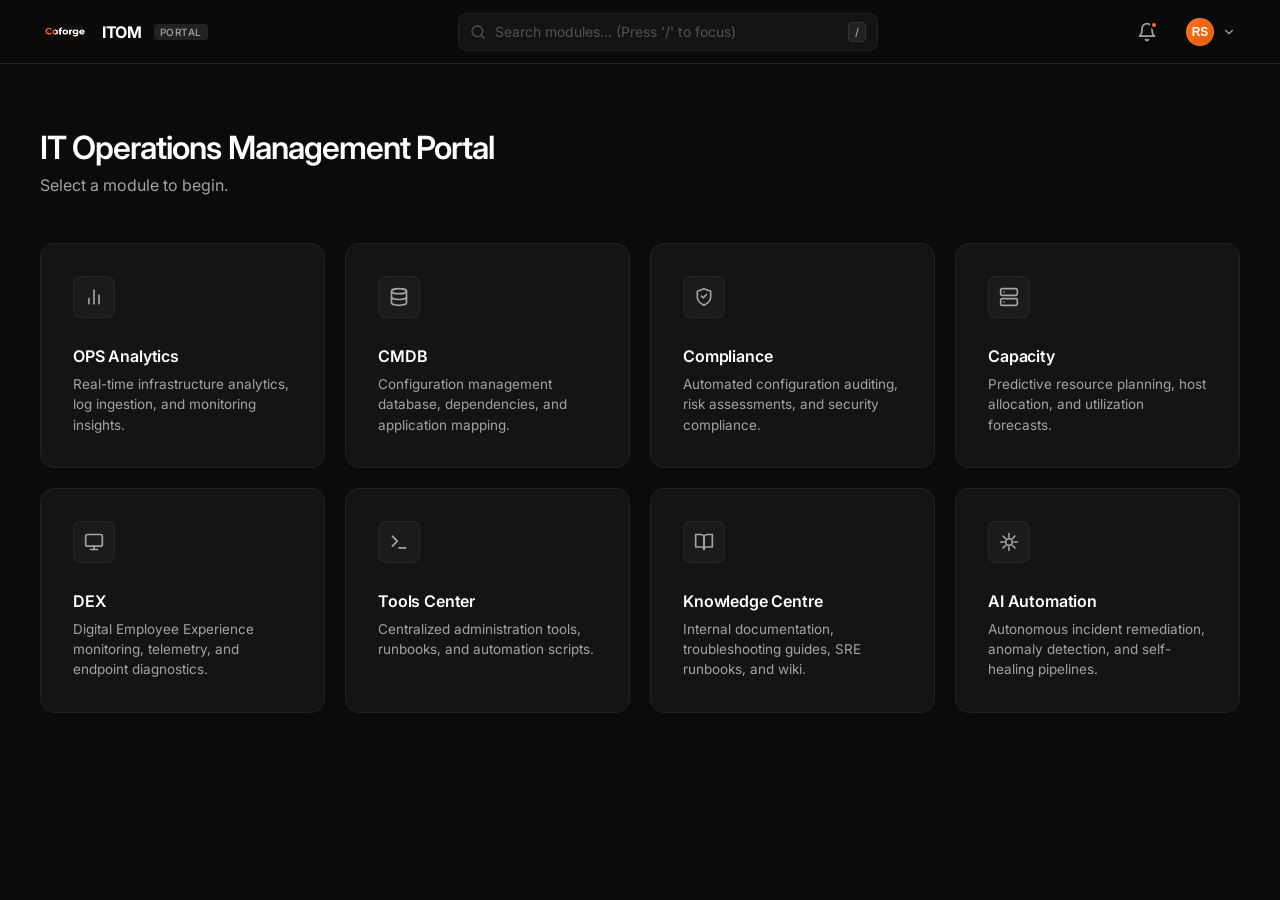
==== index.html @ fa37b5ab "feat(itom): release enterprise multi-domain portal v1.0.0 with full pagination and verified telemetr" ====
<!DOCTYPE html>
<html lang="en">
<head>
  <meta charset="UTF-8">
  <meta name="viewport" content="width=device-width, initial-scale=1.0">
  <meta name="description" content="Enterprise application launcher for the IT Operations Management (ITOM) Portal. Access analytics, CMDB, compliance, and systems management tools.">
  <title>IT Operations Management Portal</title>
  <!-- Google Fonts - Inter -->
  <link rel="preconnect" href="https://fonts.googleapis.com">
  <link rel="preconnect" href="https://fonts.gstatic.com" crossorigin>
  <link href="https://fonts.googleapis.com/css2?family=Inter:wght@300;400;500;600;700&display=swap" rel="stylesheet">
  <!-- Vanilla CSS Stylesheet -->
  <link rel="stylesheet" href="style.css?v=1.3">
</head>
<body>

  <!-- Top Navigation Bar -->
  <header class="top-nav">
    <div class="nav-container">
      <!-- Left: Logo and Brand -->
      <a href="#" class="logo-area" id="brandLogo">
        <img src="logo.png" class="logo-img" alt="ITOM Logo">
        <span class="logo-text">ITOM</span>
        <span class="logo-tag">Portal</span>
      </a>

      <!-- Center: Search Bar -->
      <div class="search-container">
        <div class="search-input-wrapper">
          <svg class="search-icon" xmlns="http://www.w3.org/2000/svg" viewBox="0 0 24 24" fill="none" stroke="currentColor" stroke-width="2" stroke-linecap="round" stroke-linejoin="round">
            <circle cx="11" cy="11" r="8"></circle>
            <line x1="21" y1="21" x2="16.65" y2="16.65"></line>
          </svg>
          <input type="text" id="searchBar" class="search-input" placeholder="Search modules... (Press '/' to focus)" autocomplete="off">
          <span class="search-shortcut">/</span>
        </div>
      </div>

      <!-- Right: Actions & User Info -->
      <div class="nav-actions">
        <!-- Notification Panel Trigger -->
        <button class="icon-btn" id="notificationsBtn" aria-label="Notifications" aria-haspopup="true">
          <svg xmlns="http://www.w3.org/2000/svg" width="20" height="20" viewBox="0 0 24 24" fill="none" stroke="currentColor" stroke-width="2" stroke-linecap="round" stroke-linejoin="round">
            <path d="M18 8A6 6 0 0 0 6 8c0 7-3 9-3 9h18s-3-2-3-9"></path>
            <path d="M13.73 21a2 2 0 0 1-3.46 0"></path>
          </svg>
          <span class="notification-dot"></span>
        </button>

        <!-- Notification Panel Dropdown -->
        <div class="notifications-panel" id="notificationsDropdown">
          <div class="notifications-header">
            <h3>Notifications</h3>
            <button class="mark-read-btn" id="markReadBtn">Mark all read</button>
          </div>
          <div class="notification-list">
            <div class="notification-item unread">
              <div class="notification-icon-wrapper">
                <svg xmlns="http://www.w3.org/2000/svg" width="16" height="16" viewBox="0 0 24 24" fill="none" stroke="currentColor" stroke-width="2" stroke-linecap="round" stroke-linejoin="round">
                  <path d="M10.29 3.86L1.82 18a2 2 0 0 0 1.71 3h16.94a2 2 0 0 0 1.71-3L13.71 3.86a2 2 0 0 0-3.42 0z"></path>
                  <line x1="12" y1="9" x2="12" y2="13"></line>
                  <line x1="12" y1="17" x2="12.01" y2="17"></line>
                </svg>
              </div>
              <div class="notification-content">
                <div class="notification-title">CMDB Sync Completed</div>
                <div class="notification-desc">Auto-discovery updated 247 assets. 3 new anomalies detected.</div>
                <div class="notification-time">10 minutes ago</div>
              </div>
            </div>
            <div class="notification-item unread">
              <div class="notification-icon-wrapper">
                <svg xmlns="http://www.w3.org/2000/svg" width="16" height="16" viewBox="0 0 24 24" fill="none" stroke="currentColor" stroke-width="2" stroke-linecap="round" stroke-linejoin="round">
                  <circle cx="12" cy="12" r="10"></circle>
                  <line x1="12" y1="8" x2="12" y2="12"></line>
                  <line x1="12" y1="16" x2="12.01" y2="16"></line>
                </svg>
              </div>
              <div class="notification-content">
                <div class="notification-title">Compliance Alert</div>
                <div class="notification-desc">AWS EU-West cluster drifted from ISO 27001 standard.</div>
                <div class="notification-time">2 hours ago</div>
              </div>
            </div>
            <div class="notification-item">
              <div class="notification-icon-wrapper">
                <svg xmlns="http://www.w3.org/2000/svg" width="16" height="16" viewBox="0 0 24 24" fill="none" stroke="currentColor" stroke-width="2" stroke-linecap="round" stroke-linejoin="round">
                  <path d="M22 11.08V12a10 10 0 1 1-5.93-9.14"></path>
                  <polyline points="22 4 12 14.01 9 11.01"></polyline>
                </svg>
              </div>
              <div class="notification-content">
                <div class="notification-title">DEX Client Update</div>
                <div class="notification-desc">Version 4.2.1-stable deployed to 98% of endpoints.</div>
                <div class="notification-time">1 day ago</div>
              </div>
            </div>
          </div>
        </div>

        <!-- Profile / User Menu Trigger -->
        <div class="user-menu">
          <button class="profile-btn" id="profileBtn" aria-label="User Profile" aria-haspopup="true">
            <div class="profile-avatar">RS</div>
            <svg class="profile-chevron" xmlns="http://www.w3.org/2000/svg" width="16" height="16" viewBox="0 0 24 24" fill="none" stroke="currentColor" stroke-width="2" stroke-linecap="round" stroke-linejoin="round">
              <polyline points="6 9 12 15 18 9"></polyline>
            </svg>
          </button>
          
          <!-- User Profile Dropdown -->
          <div class="dropdown-panel" id="profileDropdown">
            <div class="dropdown-header">
              <div class="dropdown-user-name">Roshan Sah</div>
              <div class="dropdown-user-role">ITOM Site Reliability Engineer</div>
            </div>
            <div class="dropdown-list">
              <button class="dropdown-item">
                <svg xmlns="http://www.w3.org/2000/svg" width="14" height="14" viewBox="0 0 24 24" fill="none" stroke="currentColor" stroke-width="2" stroke-linecap="round" stroke-linejoin="round">
                  <path d="M20 21v-2a4 4 0 0 0-4-4H8a4 4 0 0 0-4 4v2"></path>
                  <circle cx="12" cy="4" r="4"></circle>
                </svg>
                My Account
              </button>
              <button class="dropdown-item">
                <svg xmlns="http://www.w3.org/2000/svg" width="14" height="14" viewBox="0 0 24 24" fill="none" stroke="currentColor" stroke-width="2" stroke-linecap="round" stroke-linejoin="round">
                  <circle cx="12" cy="12" r="3"></circle>
                  <path d="M19.4 15a1.65 1.65 0 0 0 .33 1.82l.06.06a2 2 0 1 1-2.83 2.83l-.06-.06a1.65 1.65 0 0 0-1.82-.33 1.65 1.65 0 0 0-1 1.51V21a2 2 0 0 1-4 0v-.09A1.65 1.65 0 0 0 9 19.4a1.65 1.65 0 0 0-1.82.33l-.06.06a2 2 0 1 1-2.83-2.83l.06-.06a1.65 1.65 0 0 0 .33-1.82 1.65 1.65 0 0 0-1.51-1H3a2 2 0 0 1 0-4h.09A1.65 1.65 0 0 0 4.6 9a1.65 1.65 0 0 0-.33-1.82l-.06-.06a2 2 0 1 1 2.83-2.83l.06.06a1.65 1.65 0 0 0 1.82.33H9a1.65 1.65 0 0 0 1-1.51V3a2 2 0 0 1 4 0v.09a1.65 1.65 0 0 0 1 1.51 1.65 1.65 0 0 0 1.82-.33l.06-.06a2 2 0 1 1 2.83 2.83l-.06.06a1.65 1.65 0 0 0-.33 1.82V9a1.65 1.65 0 0 0 1.51 1H21a2 2 0 0 1 0 4h-.09a1.65 1.65 0 0 0-1.51 1z"></path>
                </svg>
                Portal Settings
              </button>
              <div class="dropdown-divider"></div>
              <button class="dropdown-item">
                <svg xmlns="http://www.w3.org/2000/svg" width="14" height="14" viewBox="0 0 24 24" fill="none" stroke="currentColor" stroke-width="2" stroke-linecap="round" stroke-linejoin="round">
                  <path d="M9 21H5a2 2 0 0 1-2-2V5a2 2 0 0 1 2-2h4"></path>
                  <polyline points="16 17 21 12 16 7"></polyline>
                  <line x1="21" y1="12" x2="9" y2="12"></line>
                </svg>
                Sign Out
              </button>
            </div>
          </div>
        </div>
      </div>
    </div>
  </header>

  <!-- Main Content Body -->
  <main class="main-wrapper">
    <div class="main-container">
      
      <!-- Welcome Header -->
      <section class="portal-header">
        <h1 class="portal-title">IT Operations Management Portal</h1>
        <p class="portal-subtitle">Select a module to begin.</p>
      </section>

      <!-- Module Application Grid -->
      <section class="module-grid" id="moduleGrid">
        
        <!-- Module 1: OPS Analytics -->
        <a class="module-card" href="ops_analytics.html#intune">
          <div class="module-icon-container">
            <svg xmlns="http://www.w3.org/2000/svg" width="20" height="20" viewBox="0 0 24 24" fill="none" stroke="currentColor" stroke-width="2" stroke-linecap="round" stroke-linejoin="round">
              <line x1="18" y1="20" x2="18" y2="10"></line>
              <line x1="12" y1="20" x2="12" y2="4"></line>
              <line x1="6" y1="20" x2="6" y2="14"></line>
            </svg>
          </div>
          <h2 class="module-name">OPS Analytics</h2>
          <p class="module-desc">Real-time infrastructure analytics, log ingestion, and monitoring insights.</p>
        </a>

        <!-- Module 2: CMDB -->
        <a class="module-card" href="ops_analytics.html#network">
          <div class="module-icon-container">
            <svg xmlns="http://www.w3.org/2000/svg" width="20" height="20" viewBox="0 0 24 24" fill="none" stroke="currentColor" stroke-width="2" stroke-linecap="round" stroke-linejoin="round">
              <ellipse cx="12" cy="5" r="9" rx="9" ry="3"></ellipse>
              <path d="M3 5v14c0 1.66 4 3 9 3s9-1.34 9-3V5"></path>
              <path d="M3 12c0 1.66 4 3 9 3s9-1.34 9-3"></path>
            </svg>
          </div>
          <h2 class="module-name">CMDB</h2>
          <p class="module-desc">Configuration management database, dependencies, and application mapping.</p>
        </a>

        <!-- Module 3: Compliance -->
        <a class="module-card" href="ops_analytics.html#intune">
          <div class="module-icon-container">
            <svg xmlns="http://www.w3.org/2000/svg" width="20" height="20" viewBox="0 0 24 24" fill="none" stroke="currentColor" stroke-width="2" stroke-linecap="round" stroke-linejoin="round">
              <path d="M12 22s8-4 8-10V5l-8-3-8 3v7c0 6 8 10 8 10z"></path>
              <polyline points="9 11 11 13 15 9"></polyline>
            </svg>
          </div>
          <h2 class="module-name">Compliance</h2>
          <p class="module-desc">Automated configuration auditing, risk assessments, and security compliance.</p>
        </a>

        <!-- Module 4: Capacity -->
        <a class="module-card" href="ops_analytics.html#solarwinds">
          <div class="module-icon-container">
            <svg xmlns="http://www.w3.org/2000/svg" width="20" height="20" viewBox="0 0 24 24" fill="none" stroke="currentColor" stroke-width="2" stroke-linecap="round" stroke-linejoin="round">
              <rect x="2" y="2" width="20" height="8" rx="2" ry="2"></rect>
              <rect x="2" y="14" width="20" height="8" rx="2" ry="2"></rect>
              <line x1="6" y1="6" x2="6.01" y2="6"></line>
              <line x1="6" y1="18" x2="6.01" y2="18"></line>
            </svg>
          </div>
          <h2 class="module-name">Capacity</h2>
          <p class="module-desc">Predictive resource planning, host allocation, and utilization forecasts.</p>
        </a>

        <!-- Module 5: DEX -->
        <a class="module-card" href="ops_analytics.html#dex">
          <div class="module-icon-container">
            <svg xmlns="http://www.w3.org/2000/svg" width="20" height="20" viewBox="0 0 24 24" fill="none" stroke="currentColor" stroke-width="2" stroke-linecap="round" stroke-linejoin="round">
              <rect x="2" y="3" width="20" height="14" rx="2" ry="2"></rect>
              <line x1="8" y1="21" x2="16" y2="21"></line>
              <line x1="12" y1="17" x2="12" y2="21"></line>
            </svg>
          </div>
          <h2 class="module-name">DEX</h2>
          <p class="module-desc">Digital Employee Experience monitoring, telemetry, and endpoint diagnostics.</p>
        </a>

        <!-- Module 6: Tools Center -->
        <a class="module-card" href="ops_analytics.html#solarwinds">
          <div class="module-icon-container">
            <svg xmlns="http://www.w3.org/2000/svg" width="20" height="20" viewBox="0 0 24 24" fill="none" stroke="currentColor" stroke-width="2" stroke-linecap="round" stroke-linejoin="round">
              <polyline points="4 17 10 11 4 5"></polyline>
              <line x1="12" y1="19" x2="20" y2="19"></line>
            </svg>
          </div>
          <h2 class="module-name">Tools Center</h2>
          <p class="module-desc">Centralized administration tools, runbooks, and automation scripts.</p>
        </a>

        <!-- Module 7: Knowledge Centre -->
        <a class="module-card" href="#knowledge-centre">
          <div class="module-icon-container">
            <svg xmlns="http://www.w3.org/2000/svg" width="20" height="20" viewBox="0 0 24 24" fill="none" stroke="currentColor" stroke-width="2" stroke-linecap="round" stroke-linejoin="round">
              <path d="M2 3h6a4 4 0 0 1 4 4v14a3 3 0 0 0-3-3H2z"></path>
              <path d="M22 3h-6a4 4 0 0 0-4 4v14a3 3 0 0 1 3-3h7z"></path>
            </svg>
          </div>
          <h2 class="module-name">Knowledge Centre</h2>
          <p class="module-desc">Internal documentation, troubleshooting guides, SRE runbooks, and wiki.</p>
        </a>

        <!-- Module 8: AI Automation -->
        <a class="module-card" href="#ai-automation">
          <div class="module-icon-container">
            <svg xmlns="http://www.w3.org/2000/svg" width="20" height="20" viewBox="0 0 24 24" fill="none" stroke="currentColor" stroke-width="2" stroke-linecap="round" stroke-linejoin="round">
              <path d="M12 2v4M12 18v4M4.93 4.93l2.83 2.83M16.24 16.24l2.83 2.83M2 12h4M18 12h4M4.93 19.07l2.83-2.83M16.24 7.76l2.83-2.83"></path>
              <circle cx="12" cy="12" r="4"></circle>
            </svg>
          </div>
          <h2 class="module-name">AI Automation</h2>
          <p class="module-desc">Autonomous incident remediation, anomaly detection, and self-healing pipelines.</p>
        </a>

        <!-- No Results Fallback Item (Handled by JS) -->
        <div class="no-results" id="noResults">
          <svg class="no-results-icon" xmlns="http://www.w3.org/2000/svg" fill="none" viewBox="0 0 24 24" stroke="currentColor" stroke-width="1.5">
            <circle cx="11" cy="11" r="8"></circle>
            <line x1="21" y1="21" x2="16.65" y2="16.65"></line>
          </svg>
          <div class="no-results-title">No modules found</div>
          <div class="no-results-desc">No applications match your current search query.</div>
        </div>

      </section>
    </div>
  </main>

  <!-- Interactive Launcher Splash Overlay -->
  <div class="launcher-overlay" id="launcherOverlay">
    <div class="launcher-content">
      <div class="launcher-spinner"></div>
      <h3 class="launcher-title">Launching <span id="launcherModuleName">Module</span></h3>
      <p class="launcher-status" id="launcherStatus">Connecting to node...</p>
      <button class="launcher-cancel" id="launcherCancel">Cancel Connection</button>
    </div>
  </div>

  <!-- JavaScript File Inclusion -->
  <script src="app.js?v=1.4"></script>
</body>
</html>
---- style.css ----
/* Design System & Variables */
:root {
  --bg-primary: #0B0B0B;
  --bg-secondary: #121212;
  --card-bg: #141414;
  --card-bg-hover: #1A1A1A;
  --card-border: #222222;
  --card-border-hover: #F97316;
  --text-primary: #FFFFFF;
  --text-secondary: #A3A3A3;
  --text-muted: #525252;
  --accent: #F97316;
  --accent-hover: #EA580C;
  --accent-glow: rgba(249, 115, 22, 0.15);
  
  --font-sans: 'Inter', -apple-system, BlinkMacSystemFont, "Segoe UI", Roboto, Helvetica, Arial, sans-serif;
  --border-radius-lg: 14px;
  --border-radius-md: 8px;
  --max-width: 1200px;
  --nav-height: 64px;
}

/* Global Resets & Base Styles */
* {
  box-sizing: border-box;
  margin: 0;
  padding: 0;
}

body {
  background-color: var(--bg-primary);
  color: var(--text-primary);
  font-family: var(--font-sans);
  min-height: 100vh;
  display: flex;
  flex-direction: column;
  overflow-x: hidden;
  -webkit-font-smoothing: antialiased;
  -moz-osx-font-smoothing: grayscale;
}

/* Scrollbar Styling */
::-webkit-scrollbar {
  width: 8px;
  height: 8px;
}
::-webkit-scrollbar-track {
  background: var(--bg-primary);
}
::-webkit-scrollbar-thumb {
  background: #262626;
  border-radius: 4px;
}
::-webkit-scrollbar-thumb:hover {
  background: #3f3f3f;
}

/* Navigation Layout */
.top-nav {
  height: var(--nav-height);
  border-bottom: 1px solid var(--card-border);
  background-color: rgba(11, 11, 11, 0.8);
  backdrop-filter: blur(8px);
  position: sticky;
  top: 0;
  z-index: 100;
  display: flex;
  justify-content: center;
  align-items: center;
  padding: 0 24px;
}

.nav-container {
  width: 100%;
  max-width: var(--max-width);
  display: flex;
  justify-content: space-between;
  align-items: center;
}

/* Logo Styling */
.logo-area {
  display: flex;
  align-items: center;
  gap: 12px;
  text-decoration: none;
}

.logo-img {
  height: 50px;
  width: auto;
  object-fit: contain;
  filter: drop-shadow(0 0 4px rgba(249, 115, 22, 0.25));
  transition: transform 0.2s cubic-bezier(0.16, 1, 0.3, 1), filter 0.2s ease;
}

.logo-text {
  font-size: 16px;
  font-weight: 700;
  letter-spacing: -0.02em;
  color: var(--text-primary);
}

.logo-tag {
  font-size: 10px;
  font-weight: 500;
  background-color: var(--card-border);
  color: var(--text-secondary);
  padding: 2px 6px;
  border-radius: 4px;
  text-transform: uppercase;
  letter-spacing: 0.05em;
  transition: all 0.2s ease;
}

.logo-area:hover .logo-img {
  transform: scale(1.05);
  filter: drop-shadow(0 0 8px rgba(249, 115, 22, 0.6));
}

.logo-area:hover .logo-tag {
  background-color: rgba(249, 115, 22, 0.15);
  color: var(--accent);
  border-color: rgba(249, 115, 22, 0.3);
}

/* Search Bar Styling */
.search-container {
  flex: 0 1 420px;
  position: relative;
  margin: 0 24px;
}

.search-input-wrapper {
  position: relative;
  display: flex;
  align-items: center;
}

.search-icon {
  position: absolute;
  left: 12px;
  color: var(--text-muted);
  width: 16px;
  height: 16px;
  pointer-events: none;
}

.search-input {
  width: 100%;
  height: 38px;
  background-color: #141414;
  border: 1px solid var(--card-border);
  border-radius: var(--border-radius-md);
  padding: 0 40px 0 36px;
  color: var(--text-primary);
  font-family: var(--font-sans);
  font-size: 14px;
  transition: all 0.15s ease;
}

.search-input::placeholder {
  color: var(--text-muted);
}

.search-input:focus {
  outline: none;
  border-color: var(--accent);
  background-color: #1a1a1a;
  box-shadow: 0 0 0 3px var(--accent-glow);
}

.search-shortcut {
  position: absolute;
  right: 12px;
  background-color: #222222;
  border: 1px solid #333333;
  color: var(--text-secondary);
  font-size: 11px;
  padding: 2px 6px;
  border-radius: 4px;
  font-weight: 500;
  pointer-events: none;
}

/* Action Controls (Right Nav) */
.nav-actions {
  display: flex;
  align-items: center;
  gap: 16px;
}

.icon-btn {
  background: none;
  border: none;
  color: var(--text-secondary);
  cursor: pointer;
  width: 38px;
  height: 38px;
  border-radius: var(--border-radius-md);
  display: flex;
  align-items: center;
  justify-content: center;
  transition: all 0.15s ease;
  position: relative;
}

.icon-btn:hover {
  color: var(--text-primary);
  background-color: var(--card-bg);
}

.notification-dot {
  position: absolute;
  top: 8px;
  right: 8px;
  width: 8px;
  height: 8px;
  background-color: var(--accent);
  border-radius: 50%;
  border: 2px solid var(--bg-primary);
}

/* User Menu & Dropdowns */
.user-menu {
  position: relative;
}

.profile-btn {
  display: flex;
  align-items: center;
  gap: 8px;
  background: none;
  border: none;
  cursor: pointer;
  padding: 4px;
  border-radius: var(--border-radius-md);
  transition: all 0.15s ease;
}

.profile-avatar {
  width: 28px;
  height: 28px;
  border-radius: 50%;
  background: linear-gradient(135deg, #f97316 0%, #ea580c 100%);
  display: flex;
  align-items: center;
  justify-content: center;
  color: var(--text-primary);
  font-weight: 600;
  font-size: 12px;
  border: 1px solid rgba(255, 255, 255, 0.1);
}

.profile-chevron {
  color: var(--text-secondary);
  width: 14px;
  height: 14px;
  transition: transform 0.15s ease;
}

.profile-btn:hover .profile-chevron {
  color: var(--text-primary);
}

.dropdown-panel {
  position: absolute;
  top: calc(100% + 12px);
  right: 0;
  width: 240px;
  background-color: var(--card-bg);
  border: 1px solid var(--card-border);
  border-radius: var(--border-radius-md);
  box-shadow: 0 10px 30px rgba(0, 0, 0, 0.5);
  display: none;
  flex-direction: column;
  overflow: hidden;
  z-index: 101;
  animation: dropdownFadeIn 0.15s cubic-bezier(0.16, 1, 0.3, 1);
}

@keyframes dropdownFadeIn {
  from {
    opacity: 0;
    transform: translateY(-8px);
  }
  to {
    opacity: 1;
    transform: translateY(0);
  }
}

.dropdown-panel.active {
  display: flex;
}

.dropdown-header {
  padding: 16px;
  border-bottom: 1px solid var(--card-border);
}

.dropdown-user-name {
  font-size: 14px;
  font-weight: 600;
  color: var(--text-primary);
  margin-bottom: 2px;
}

.dropdown-user-role {
  font-size: 12px;
  color: var(--text-secondary);
}

.dropdown-list {
  list-style: none;
  padding: 6px 0;
}

.dropdown-item {
  width: 100%;
  padding: 10px 16px;
  display: flex;
  align-items: center;
  gap: 12px;
  background: none;
  border: none;
  color: var(--text-secondary);
  font-family: var(--font-sans);
  font-size: 13.5px;
  text-align: left;
  cursor: pointer;
  transition: all 0.15s ease;
}

.dropdown-item:hover {
  color: var(--text-primary);
  background-color: rgba(255, 255, 255, 0.04);
}

.dropdown-divider {
  height: 1px;
  background-color: var(--card-border);
  margin: 6px 0;
}

/* Notifications Panel */
.notifications-panel {
  position: absolute;
  top: calc(100% + 12px);
  right: 0;
  width: 320px;
  background-color: var(--card-bg);
  border: 1px solid var(--card-border);
  border-radius: var(--border-radius-md);
  box-shadow: 0 10px 30px rgba(0, 0, 0, 0.5);
  display: none;
  flex-direction: column;
  overflow: hidden;
  z-index: 101;
  animation: dropdownFadeIn 0.15s cubic-bezier(0.16, 1, 0.3, 1);
}

.notifications-panel.active {
  display: flex;
}

.notifications-header {
  padding: 16px;
  border-bottom: 1px solid var(--card-border);
  display: flex;
  justify-content: space-between;
  align-items: center;
}

.notifications-header h3 {
  font-size: 14px;
  font-weight: 600;
  color: var(--text-primary);
}

.mark-read-btn {
  background: none;
  border: none;
  color: var(--accent);
  font-size: 12px;
  cursor: pointer;
  font-family: var(--font-sans);
}

.mark-read-btn:hover {
  color: var(--accent-hover);
  text-decoration: underline;
}

.notification-list {
  max-height: 280px;
  overflow-y: auto;
}

.notification-item {
  padding: 14px 16px;
  border-bottom: 1px solid rgba(255, 255, 255, 0.02);
  display: flex;
  gap: 12px;
  cursor: pointer;
  transition: background-color 0.15s ease;
}

.notification-item:hover {
  background-color: rgba(255, 255, 255, 0.02);
}

.notification-item.unread {
  background-color: rgba(249, 115, 22, 0.03);
}

.notification-item.unread:hover {
  background-color: rgba(249, 115, 22, 0.05);
}

.notification-icon-wrapper {
  color: var(--accent);
  margin-top: 2px;
}

.notification-content {
  flex: 1;
}

.notification-title {
  font-size: 13px;
  font-weight: 500;
  color: var(--text-primary);
  margin-bottom: 2px;
}

.notification-desc {
  font-size: 12px;
  color: var(--text-secondary);
  line-height: 1.4;
}

.notification-time {
  font-size: 11px;
  color: var(--text-muted);
  margin-top: 4px;
}

.notifications-empty {
  padding: 32px 16px;
  text-align: center;
  color: var(--text-secondary);
  font-size: 13px;
}

/* Main Content Layout */
.main-wrapper {
  flex: 1;
  display: flex;
  justify-content: center;
  padding: 64px 24px;
}

.main-container {
  width: 100%;
  max-width: var(--max-width);
  display: flex;
  flex-direction: column;
}

/* Header Area */
.portal-header {
  margin-bottom: 48px;
}

.portal-title {
  font-size: 32px;
  font-weight: 600;
  letter-spacing: -0.03em;
  color: var(--text-primary);
  margin-bottom: 8px;
}

.portal-subtitle {
  font-size: 16px;
  color: var(--text-secondary);
  font-weight: 400;
}

/* Module Grid */
.module-grid {
  display: grid;
  grid-template-columns: repeat(4, 1fr);
  gap: 20px;
}

/* Module Cards */
.module-card {
  background-color: var(--card-bg);
  border: 1px solid var(--card-border);
  border-radius: var(--border-radius-lg);
  padding: 32px;
  display: flex;
  flex-direction: column;
  align-items: flex-start;
  text-decoration: none;
  cursor: pointer;
  transition: all 0.2s cubic-bezier(0.16, 1, 0.3, 1);
  position: relative;
  overflow: hidden;
}

.module-card:hover {
  border-color: var(--card-border-hover);
  background-color: var(--card-bg-hover);
  transform: translateY(-2px);
  box-shadow: 0 12px 30px rgba(0, 0, 0, 0.4), 0 0 20px rgba(249, 115, 22, 0.05);
}

.module-card:active {
  transform: translateY(0);
}

/* Module Card Content */
.module-icon-container {
  width: 42px;
  height: 42px;
  background-color: rgba(255, 255, 255, 0.03);
  border: 1px solid rgba(255, 255, 255, 0.05);
  border-radius: var(--border-radius-md);
  display: flex;
  align-items: center;
  justify-content: center;
  margin-bottom: 28px;
  color: var(--text-secondary);
  transition: all 0.2s ease;
}

.module-card:hover .module-icon-container {
  color: var(--accent);
  background-color: rgba(249, 115, 22, 0.08);
  border-color: rgba(249, 115, 22, 0.2);
}

.module-name {
  font-size: 16px;
  font-weight: 600;
  color: var(--text-primary);
  margin-bottom: 8px;
  letter-spacing: -0.01em;
}

.module-desc {
  font-size: 13.5px;
  color: var(--text-secondary);
  line-height: 1.5;
}

/* Active Search Highlight */
.module-card.hidden {
  display: none !important;
}

/* Empty Search Results State */
.no-results {
  grid-column: 1 / -1;
  padding: 64px 24px;
  text-align: center;
  border: 1px dashed var(--card-border);
  border-radius: var(--border-radius-lg);
  display: none;
  flex-direction: column;
  align-items: center;
  justify-content: center;
}

.no-results-icon {
  color: var(--text-muted);
  width: 48px;
  height: 48px;
  margin-bottom: 16px;
}

.no-results-title {
  font-size: 16px;
  font-weight: 600;
  color: var(--text-primary);
  margin-bottom: 4px;
}

.no-results-desc {
  font-size: 14px;
  color: var(--text-secondary);
}

/* Module Launcher Loading State Modal */
.launcher-overlay {
  position: fixed;
  top: 0;
  left: 0;
  right: 0;
  bottom: 0;
  background-color: rgba(11, 11, 11, 0.85);
  backdrop-filter: blur(12px);
  z-index: 1000;
  display: none;
  align-items: center;
  justify-content: center;
  opacity: 0;
  transition: opacity 0.25s ease;
}

.launcher-overlay.active {
  display: flex;
  opacity: 1;
}

.launcher-content {
  background-color: var(--card-bg);
  border: 1px solid var(--card-border);
  border-radius: var(--border-radius-lg);
  padding: 48px 64px;
  text-align: center;
  max-width: 420px;
  width: 90%;
  display: flex;
  flex-direction: column;
  align-items: center;
  box-shadow: 0 20px 50px rgba(0, 0, 0, 0.6);
  transform: scale(0.95);
  transition: transform 0.25s cubic-bezier(0.16, 1, 0.3, 1);
}

.launcher-overlay.active .launcher-content {
  transform: scale(1);
}

.launcher-spinner {
  width: 40px;
  height: 40px;
  border: 3px solid rgba(249, 115, 22, 0.1);
  border-top-color: var(--accent);
  border-radius: 50%;
  animation: spin 0.8s linear infinite;
  margin-bottom: 24px;
}

@keyframes spin {
  to {
    transform: rotate(360deg);
  }
}

.launcher-title {
  font-size: 18px;
  font-weight: 600;
  color: var(--text-primary);
  margin-bottom: 8px;
}

.launcher-status {
  font-size: 13.5px;
  color: var(--text-secondary);
  margin-bottom: 24px;
}

.launcher-cancel {
  background-color: transparent;
  border: 1px solid var(--card-border);
  color: var(--text-secondary);
  padding: 8px 16px;
  border-radius: var(--border-radius-md);
  font-family: var(--font-sans);
  font-size: 13px;
  cursor: pointer;
  transition: all 0.15s ease;
}

.launcher-cancel:hover {
  background-color: rgba(255, 255, 255, 0.04);
  color: var(--text-primary);
  border-color: #333333;
}

/* Responsive Rules */

/* Large Tablets & Small Desktops (3 columns) */
@media (max-width: 1024px) {
  .module-grid {
    grid-template-columns: repeat(3, 1fr);
  }
}

/* Small Tablets (2 columns) */
@media (max-width: 768px) {
  .module-grid {
    grid-template-columns: repeat(2, 1fr);
    gap: 16px;
  }
  
  .search-container {
    flex: 1;
    margin: 0 12px;
  }
  
  .search-shortcut {
    display: none;
  }
  
  .main-wrapper {
    padding: 40px 16px;
  }
  
  .portal-header {
    margin-bottom: 32px;
  }
  
  .portal-title {
    font-size: 28px;
  }
}

/* Mobile Devices (1 column) */
@media (max-width: 480px) {
  .module-grid {
    grid-template-columns: 1fr;
  }
  
  .logo-text, .logo-tag {
    display: none;
  }
  
  .nav-container {
    gap: 8px;
  }
  
  .search-container {
    margin: 0;
  }
  
  .module-card {
    padding: 24px;
  }
  
  .module-icon-container {
    margin-bottom: 20px;
  }
}

/* ==========================================================================
   OPS Analytics Dashboard Styling
   ========================================================================== */

.dashboard-body {
  background-color: var(--bg-primary);
  color: var(--text-primary);
}

.dashboard-container {
  max-width: 1400px;
  width: 100%;
  margin: 0 auto;
  padding: 32px 24px 80px 24px;
}

/* Brand & Back Navigation */
.back-link {
  display: flex;
  align-items: center;
  justify-content: center;
  width: 32px;
  height: 32px;
  border-radius: var(--border-radius-md);
  border: 1px solid var(--card-border);
  color: var(--text-secondary);
  text-decoration: none;
  transition: all 0.2s ease;
}

.back-link:hover {
  color: var(--text-primary);
  border-color: var(--accent);
  background-color: rgba(249, 115, 22, 0.08);
}

.brand-group {
  display: flex;
  align-items: center;
  gap: 10px;
  text-decoration: none;
}

/* Tab Navigation in Header */
.dashboard-tabs {
  display: flex;
  align-items: center;
  gap: 6px;
  background-color: #121212;
  border: 1px solid var(--card-border);
  padding: 4px;
  border-radius: var(--border-radius-md);
}

.tab-btn {
  background: none;
  border: none;
  padding: 6px 14px;
  border-radius: 6px;
  color: var(--text-secondary);
  font-family: var(--font-sans);
  font-size: 13px;
  font-weight: 500;
  cursor: pointer;
  transition: all 0.15s ease;
}

.tab-btn:hover {
  color: var(--text-primary);
}

.tab-btn.active {
  background-color: #222222;
  color: var(--text-primary);
  box-shadow: 0 1px 3px rgba(0, 0, 0, 0.4);
}

/* Buttons and Badges */
.btn {
  display: inline-flex;
  align-items: center;
  gap: 8px;
  padding: 8px 16px;
  border-radius: var(--border-radius-md);
  font-family: var(--font-sans);
  font-size: 13px;
  font-weight: 500;
  cursor: pointer;
  transition: all 0.15s ease;
  text-decoration: none;
}

.btn-secondary {
  background-color: var(--card-bg);
  border: 1px solid var(--card-border);
  color: var(--text-primary);
}

.btn-secondary:hover {
  border-color: var(--accent);
  background-color: var(--card-bg-hover);
}

.btn-sm {
  padding: 6px 12px;
  font-size: 12px;
}

.live-badge {
  display: inline-flex;
  align-items: center;
  gap: 8px;
  font-size: 12px;
  font-weight: 600;
  color: #10B981;
  background-color: rgba(16, 185, 129, 0.1);
  border: 1px solid rgba(16, 185, 129, 0.2);
  padding: 6px 12px;
  border-radius: 20px;
}

.pulse-dot {
  width: 8px;
  height: 8px;
  background-color: #10B981;
  border-radius: 50%;
  box-shadow: 0 0 8px #10B981;
  animation: pulseAnimation 1.5s infinite;
}

@keyframes pulseAnimation {
  0% { transform: scale(0.95); opacity: 0.8; }
  50% { transform: scale(1.2); opacity: 1; }
  100% { transform: scale(0.95); opacity: 0.8; }
}

/* Page Header */
.page-header {
  display: flex;
  justify-content: space-between;
  align-items: flex-end;
  margin-bottom: 32px;
  padding-bottom: 24px;
  border-bottom: 1px solid var(--card-border);
}

.page-title {
  font-size: 28px;
  font-weight: 700;
  letter-spacing: -0.02em;
  color: var(--text-primary);
  margin-bottom: 6px;
}

.page-desc {
  font-size: 14.5px;
  color: var(--text-secondary);
}

.header-stat-box {
  background-color: var(--card-bg);
  border: 1px solid var(--card-border);
  padding: 12px 20px;
  border-radius: var(--border-radius-md);
  text-align: right;
}

.stat-label {
  display: block;
  font-size: 11px;
  text-transform: uppercase;
  letter-spacing: 0.05em;
  color: var(--text-muted);
  margin-bottom: 2px;
}

.stat-value {
  font-size: 22px;
  font-weight: 700;
}

/* KPI Grid */
.kpi-grid {
  display: grid;
  grid-template-columns: repeat(4, 1fr);
  gap: 18px;
  margin-bottom: 32px;
}

.kpi-card {
  background-color: var(--card-bg);
  border: 1px solid var(--card-border);
  border-radius: var(--border-radius-lg);
  padding: 24px;
  display: flex;
  flex-direction: column;
  transition: all 0.2s ease;
}

.kpi-card:hover {
  border-color: var(--card-border-hover);
  transform: translateY(-2px);
  box-shadow: 0 8px 24px rgba(0, 0, 0, 0.4);
}

.kpi-header {
  display: flex;
  justify-content: space-between;
  align-items: center;
  margin-bottom: 16px;
}

.kpi-title {
  font-size: 13.5px;
  color: var(--text-secondary);
  font-weight: 500;
}

.kpi-tag {
  font-size: 11px;
  padding: 3px 8px;
  border-radius: 4px;
  font-weight: 600;
}

.kpi-tag.success {
  background-color: rgba(16, 185, 129, 0.15);
  color: #10B981;
}

.kpi-tag.warning {
  background-color: rgba(245, 158, 11, 0.15);
  color: #F59E0B;
}

.kpi-tag.neutral {
  background-color: rgba(255, 255, 255, 0.08);
  color: var(--text-secondary);
}

.kpi-number {
  font-size: 32px;
  font-weight: 700;
  letter-spacing: -0.03em;
  margin-bottom: 8px;
}

.kpi-subtext {
  font-size: 12px;
  color: var(--text-muted);
}

/* Analytics Charts Grid */
.analytics-grid {
  display: grid;
  grid-template-columns: repeat(3, 1fr);
  gap: 20px;
  margin-bottom: 32px;
}

.chart-card {
  background-color: var(--card-bg);
  border: 1px solid var(--card-border);
  border-radius: var(--border-radius-lg);
  padding: 24px;
  display: flex;
  flex-direction: column;
}

.card-header {
  display: flex;
  justify-content: space-between;
  align-items: flex-start;
  margin-bottom: 20px;
}

.card-title {
  font-size: 15px;
  font-weight: 600;
  color: var(--text-primary);
}

.card-subtitle {
  font-size: 13px;
  color: var(--text-muted);
  margin-top: 4px;
}

.badge {
  font-size: 11px;
  padding: 3px 8px;
  border-radius: 4px;
  background-color: #1F1F1F;
  color: var(--text-secondary);
  border: 1px solid var(--card-border);
}

.badge-success {
  background-color: rgba(16, 185, 129, 0.15);
  color: #10B981;
  border: 1px solid rgba(16, 185, 129, 0.3);
}

.badge-danger {
  background-color: rgba(239, 68, 68, 0.15);
  color: #EF4444;
  border: 1px solid rgba(239, 68, 68, 0.3);
}

.badge-neutral {
  background-color: rgba(255, 255, 255, 0.05);
  color: var(--text-secondary);
  border: 1px solid var(--card-border);
}

.chart-wrapper {
  position: relative;
  height: 240px;
  width: 100%;
}

/* Table Section */
.table-section {
  width: 100%;
}

.table-card {
  background-color: var(--card-bg);
  border: 1px solid var(--card-border);
  border-radius: var(--border-radius-lg);
  padding: 24px;
}

.table-actions {
  display: flex;
  align-items: center;
  gap: 12px;
}

.table-search {
  background-color: #1A1A1A;
  border: 1px solid var(--card-border);
  border-radius: var(--border-radius-md);
  padding: 8px 14px;
  color: var(--text-primary);
  font-family: var(--font-sans);
  font-size: 13px;
  width: 320px;
  transition: all 0.15s ease;
}

.table-search:focus {
  outline: none;
  border-color: var(--accent);
  box-shadow: 0 0 0 3px var(--accent-glow);
}

.table-responsive {
  width: 100%;
  overflow-x: auto;
  margin-top: 16px;
}

.data-table {
  width: 100%;
  border-collapse: collapse;
  text-align: left;
}

.data-table th {
  padding: 12px 16px;
  border-bottom: 1px solid var(--card-border);
  color: var(--text-muted);
  font-size: 12px;
  font-weight: 600;
  text-transform: uppercase;
  letter-spacing: 0.05em;
  background-color: rgba(255, 255, 255, 0.01);
}

.data-table td {
  padding: 14px 16px;
  border-bottom: 1px solid rgba(255, 255, 255, 0.03);
  font-size: 13px;
  color: var(--text-secondary);
}

.data-table tr:hover td {
  background-color: rgba(255, 255, 255, 0.02);
}

.device-cell, .os-badge, .mfg-cell {
  display: flex;
  flex-direction: column;
  gap: 2px;
}

.storage-progress {
  display: flex;
  flex-direction: column;
  gap: 4px;
  width: 130px;
}

.progress-bar-bg {
  width: 100%;
  height: 6px;
  background-color: #262626;
  border-radius: 3px;
  overflow: hidden;
}

.progress-bar-fill {
  height: 100%;
  border-radius: 3px;
}

.table-footer {
  display: flex;
  justify-content: space-between;
  align-items: center;
  flex-wrap: wrap;
  gap: 16px;
  padding-top: 18px;
  margin-top: 8px;
  border-top: 1px solid var(--card-border);
  font-size: 13px;
  color: var(--text-muted);
}

.pagination-controls {
  display: flex;
  align-items: center;
  gap: 8px;
}

.pagination-btn {
  background-color: #1A1A1A;
  border: 1px solid var(--card-border);
  color: var(--text-primary);
  border-radius: var(--border-radius-sm);
  padding: 6px 12px;
  font-size: 12px;
  font-weight: 500;
  cursor: pointer;
  transition: all 0.15s ease;
  display: inline-flex;
  align-items: center;
  justify-content: center;
  min-width: 32px;
  height: 32px;
}

.pagination-btn:hover:not(:disabled) {
  background-color: #262626;
  border-color: var(--accent);
  color: var(--accent);
}

.pagination-btn.active {
  background-color: var(--accent);
  border-color: var(--accent);
  color: #FFFFFF;
  font-weight: 600;
}

.pagination-btn:disabled {
  opacity: 0.35;
  cursor: not-allowed;
}

.pagination-info {
  font-size: 12px;
  color: var(--text-muted);
  margin: 0 4px;
}

.page-size-select {
  background-color: #1A1A1A;
  border: 1px solid var(--card-border);
  color: var(--text-primary);
  border-radius: var(--border-radius-sm);
  padding: 6px 10px;
  font-size: 12px;
  cursor: pointer;
  outline: none;
}

.page-size-select:focus {
  border-color: var(--accent);
}

/* Helpers */
.text-white { color: #FFFFFF !important; }
.text-light { color: #E5E5E5 !important; }
.text-accent { color: var(--accent) !important; }
.text-success { color: #10B981 !important; }
.text-danger { color: #EF4444 !important; }
.text-muted { color: #737373 !important; }
.font-semibold { font-weight: 600 !important; }
.font-mono { font-family: monospace !important; }
.text-xs { font-size: 11px !important; }
.text-center { text-align: center !important; }
.py-4 { padding-top: 24px !important; padding-bottom: 24px !important; }

/* Tab Pane Transitions & Visibility */
.tab-pane {
  display: none;
  opacity: 0;
  transition: opacity 0.2s cubic-bezier(0.16, 1, 0.3, 1);
}

.tab-pane.active {
  display: block;
  opacity: 1;
  animation: tabFadeIn 0.2s ease-in-out;
}

.tab-pane.hidden {
  display: none !important;
}

@keyframes tabFadeIn {
  from {
    opacity: 0;
    transform: translateY(4px);
  }
  to {
    opacity: 1;
    transform: translateY(0);
  }
}

/* Domain Status Cards Grid (Overview Tab) */
.domain-grid {
  display: grid;
  grid-template-columns: repeat(2, 1fr);
  gap: 20px;
  margin-bottom: 32px;
}

.domain-card {
  background-color: var(--card-bg);
  border: 1px solid var(--card-border);
  border-radius: var(--border-radius-lg);
  padding: 24px;
  display: flex;
  flex-direction: column;
  justify-content: space-between;
  transition: all 0.2s cubic-bezier(0.16, 1, 0.3, 1);
}

.domain-card:hover {
  border-color: var(--card-border-hover);
  transform: translateY(-2px);
  box-shadow: 0 8px 24px rgba(0, 0, 0, 0.4), 0 0 20px rgba(249, 115, 22, 0.05);
}

.domain-card-header {
  display: flex;
  justify-content: space-between;
  align-items: flex-start;
  margin-bottom: 18px;
}

.domain-title-group {
  display: flex;
  align-items: center;
  gap: 14px;
}

.domain-icon-wrapper {
  width: 42px;
  height: 42px;
  border-radius: var(--border-radius-md);
  background-color: rgba(255, 255, 255, 0.03);
  display: flex;
  align-items: center;
  justify-content: center;
  border: 1px solid rgba(255, 255, 255, 0.06);
}

.domain-title {
  font-size: 15px;
  font-weight: 600;
  color: var(--text-primary);
  margin-bottom: 2px;
}

.domain-subtitle {
  font-size: 12px;
  color: var(--text-muted);
}

.domain-card-body {
  margin-bottom: 20px;
}

.domain-metrics {
  display: grid;
  grid-template-columns: repeat(2, 1fr);
  gap: 12px;
  background-color: rgba(0, 0, 0, 0.25);
  padding: 14px;
  border-radius: var(--border-radius-md);
  border: 1px solid rgba(255, 255, 255, 0.03);
}

.domain-metric-item {
  display: flex;
  flex-direction: column;
  gap: 2px;
}

.dm-label {
  font-size: 11px;
  color: var(--text-muted);
  text-transform: uppercase;
  letter-spacing: 0.05em;
}

.dm-value {
  font-size: 13.5px;
  font-weight: 600;
  color: var(--text-light);
}

.domain-card-footer {
  display: flex;
  justify-content: flex-end;
}

/* Status Indicator Dots */
.status-dot {
  display: inline-block;
  width: 7px;
  height: 7px;
  border-radius: 50%;
  margin-right: 6px;
  vertical-align: middle;
}

.status-dot.online {
  background-color: #10B981;
  box-shadow: 0 0 6px rgba(16, 185, 129, 0.6);
}

.status-dot.warning {
  background-color: #F59E0B;
  box-shadow: 0 0 6px rgba(245, 158, 11, 0.6);
}

.status-dot.offline {
  background-color: #EF4444;
  box-shadow: 0 0 6px rgba(239, 68, 68, 0.6);
}

/* Utility Helpers */
.mt-6 { margin-top: 24px !important; }
.mb-1 { margin-bottom: 4px !important; }
.mb-3 { margin-bottom: 12px !important; }
.p-2 { padding: 8px 0 !important; }
.flex { display: flex !important; }
.justify-between { justify-content: space-between !important; }
.text-warning { color: #F59E0B !important; }
.badge-warning {
  background-color: rgba(245, 158, 11, 0.15);
  color: #F59E0B;
  border: 1px solid rgba(245, 158, 11, 0.3);
}

/* Responsive adjustments */
@media (max-width: 1200px) {
  .kpi-grid {
    grid-template-columns: repeat(2, 1fr);
  }
  .analytics-grid {
    grid-template-columns: 1fr;
  }
  .domain-grid {
    grid-template-columns: 1fr;
  }
}

@media (max-width: 768px) {
  .kpi-grid {
    grid-template-columns: 1fr;
  }
  .dashboard-tabs {
    overflow-x: auto;
    max-width: 100%;
    white-space: nowrap;
    padding: 4px 6px;
  }
}
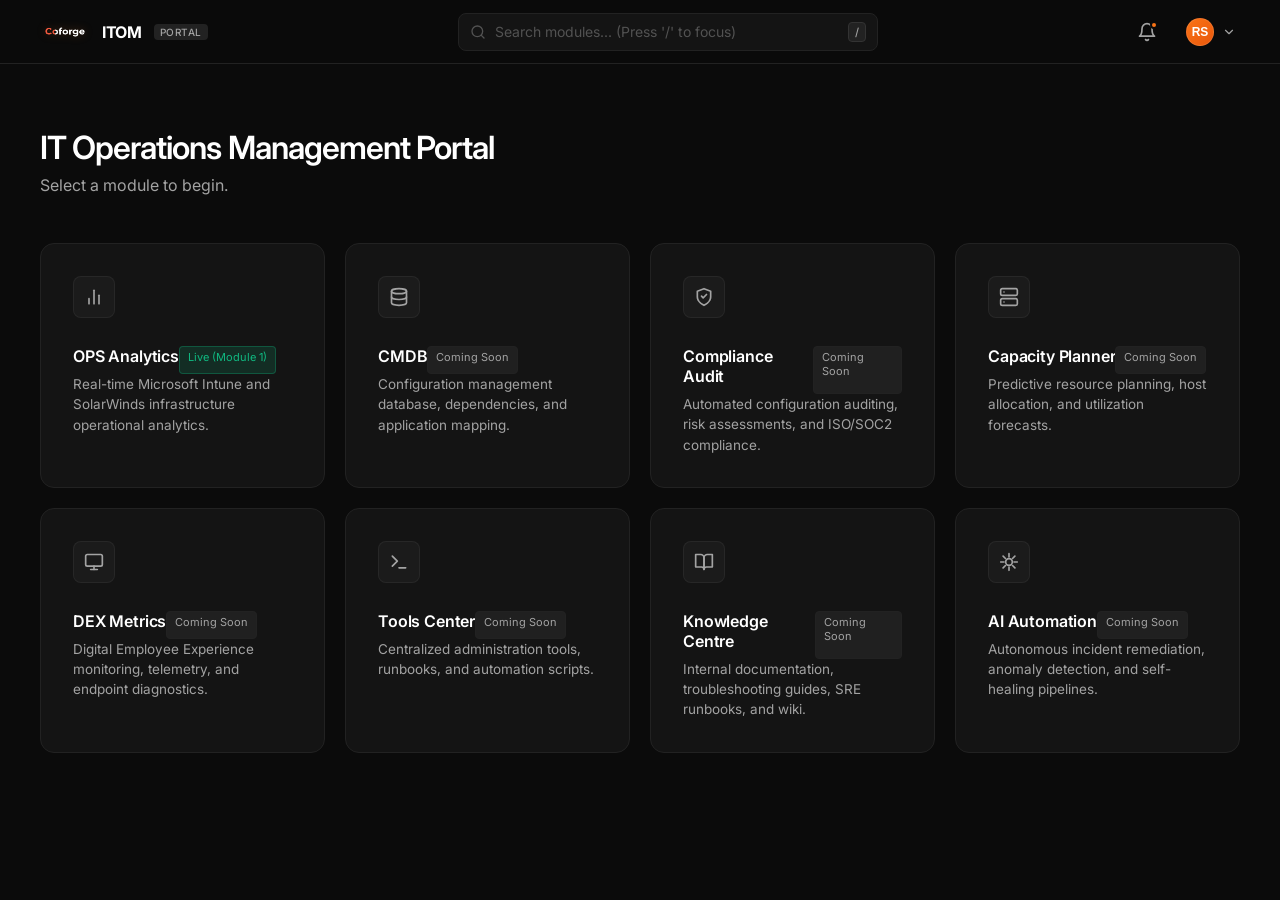
==== commit 8be5c984: "fix(launcher): isolate OPS Analytics as sole live module and display Coming Soon pipeline modal for " ====
--- a/index.html
+++ b/index.html
@@ -157,8 +157,8 @@
       <!-- Module Application Grid -->
       <section class="module-grid" id="moduleGrid">
         
-        <!-- Module 1: OPS Analytics -->
-        <a class="module-card" href="ops_analytics.html#intune">
+        <!-- Module 1: OPS Analytics (Live Production) -->
+        <a class="module-card active-module" href="ops_analytics.html" data-status="live">
           <div class="module-icon-container">
             <svg xmlns="http://www.w3.org/2000/svg" width="20" height="20" viewBox="0 0 24 24" fill="none" stroke="currentColor" stroke-width="2" stroke-linecap="round" stroke-linejoin="round">
               <line x1="18" y1="20" x2="18" y2="10"></line>
@@ -166,12 +166,15 @@
               <line x1="6" y1="20" x2="6" y2="14"></line>
             </svg>
           </div>
-          <h2 class="module-name">OPS Analytics</h2>
-          <p class="module-desc">Real-time infrastructure analytics, log ingestion, and monitoring insights.</p>
-        </a>
-
-        <!-- Module 2: CMDB -->
-        <a class="module-card" href="ops_analytics.html#network">
+          <div class="flex justify-between items-center">
+            <h2 class="module-name">OPS Analytics</h2>
+            <span class="badge badge-success">Live (Module 1)</span>
+          </div>
+          <p class="module-desc">Real-time Microsoft Intune and SolarWinds infrastructure operational analytics.</p>
+        </a>
+
+        <!-- Module 2: CMDB (Coming Soon) -->
+        <a class="module-card coming-soon-card" href="#cmdb" data-status="coming-soon">
           <div class="module-icon-container">
             <svg xmlns="http://www.w3.org/2000/svg" width="20" height="20" viewBox="0 0 24 24" fill="none" stroke="currentColor" stroke-width="2" stroke-linecap="round" stroke-linejoin="round">
               <ellipse cx="12" cy="5" r="9" rx="9" ry="3"></ellipse>
@@ -179,24 +182,30 @@
               <path d="M3 12c0 1.66 4 3 9 3s9-1.34 9-3"></path>
             </svg>
           </div>
-          <h2 class="module-name">CMDB</h2>
+          <div class="flex justify-between items-center">
+            <h2 class="module-name">CMDB</h2>
+            <span class="badge badge-neutral">Coming Soon</span>
+          </div>
           <p class="module-desc">Configuration management database, dependencies, and application mapping.</p>
         </a>
 
-        <!-- Module 3: Compliance -->
-        <a class="module-card" href="ops_analytics.html#intune">
+        <!-- Module 3: Compliance (Coming Soon) -->
+        <a class="module-card coming-soon-card" href="#compliance" data-status="coming-soon">
           <div class="module-icon-container">
             <svg xmlns="http://www.w3.org/2000/svg" width="20" height="20" viewBox="0 0 24 24" fill="none" stroke="currentColor" stroke-width="2" stroke-linecap="round" stroke-linejoin="round">
               <path d="M12 22s8-4 8-10V5l-8-3-8 3v7c0 6 8 10 8 10z"></path>
               <polyline points="9 11 11 13 15 9"></polyline>
             </svg>
           </div>
-          <h2 class="module-name">Compliance</h2>
-          <p class="module-desc">Automated configuration auditing, risk assessments, and security compliance.</p>
-        </a>
-
-        <!-- Module 4: Capacity -->
-        <a class="module-card" href="ops_analytics.html#solarwinds">
+          <div class="flex justify-between items-center">
+            <h2 class="module-name">Compliance Audit</h2>
+            <span class="badge badge-neutral">Coming Soon</span>
+          </div>
+          <p class="module-desc">Automated configuration auditing, risk assessments, and ISO/SOC2 compliance.</p>
+        </a>
+
+        <!-- Module 4: Capacity (Coming Soon) -->
+        <a class="module-card coming-soon-card" href="#capacity" data-status="coming-soon">
           <div class="module-icon-container">
             <svg xmlns="http://www.w3.org/2000/svg" width="20" height="20" viewBox="0 0 24 24" fill="none" stroke="currentColor" stroke-width="2" stroke-linecap="round" stroke-linejoin="round">
               <rect x="2" y="2" width="20" height="8" rx="2" ry="2"></rect>
@@ -205,12 +214,15 @@
               <line x1="6" y1="18" x2="6.01" y2="18"></line>
             </svg>
           </div>
-          <h2 class="module-name">Capacity</h2>
+          <div class="flex justify-between items-center">
+            <h2 class="module-name">Capacity Planner</h2>
+            <span class="badge badge-neutral">Coming Soon</span>
+          </div>
           <p class="module-desc">Predictive resource planning, host allocation, and utilization forecasts.</p>
         </a>
 
-        <!-- Module 5: DEX -->
-        <a class="module-card" href="ops_analytics.html#dex">
+        <!-- Module 5: DEX (Coming Soon) -->
+        <a class="module-card coming-soon-card" href="#dex" data-status="coming-soon">
           <div class="module-icon-container">
             <svg xmlns="http://www.w3.org/2000/svg" width="20" height="20" viewBox="0 0 24 24" fill="none" stroke="currentColor" stroke-width="2" stroke-linecap="round" stroke-linejoin="round">
               <rect x="2" y="3" width="20" height="14" rx="2" ry="2"></rect>
@@ -218,43 +230,55 @@
               <line x1="12" y1="17" x2="12" y2="21"></line>
             </svg>
           </div>
-          <h2 class="module-name">DEX</h2>
+          <div class="flex justify-between items-center">
+            <h2 class="module-name">DEX Metrics</h2>
+            <span class="badge badge-neutral">Coming Soon</span>
+          </div>
           <p class="module-desc">Digital Employee Experience monitoring, telemetry, and endpoint diagnostics.</p>
         </a>
 
-        <!-- Module 6: Tools Center -->
-        <a class="module-card" href="ops_analytics.html#solarwinds">
+        <!-- Module 6: Tools Center (Coming Soon) -->
+        <a class="module-card coming-soon-card" href="#tools-center" data-status="coming-soon">
           <div class="module-icon-container">
             <svg xmlns="http://www.w3.org/2000/svg" width="20" height="20" viewBox="0 0 24 24" fill="none" stroke="currentColor" stroke-width="2" stroke-linecap="round" stroke-linejoin="round">
               <polyline points="4 17 10 11 4 5"></polyline>
               <line x1="12" y1="19" x2="20" y2="19"></line>
             </svg>
           </div>
-          <h2 class="module-name">Tools Center</h2>
+          <div class="flex justify-between items-center">
+            <h2 class="module-name">Tools Center</h2>
+            <span class="badge badge-neutral">Coming Soon</span>
+          </div>
           <p class="module-desc">Centralized administration tools, runbooks, and automation scripts.</p>
         </a>
 
-        <!-- Module 7: Knowledge Centre -->
-        <a class="module-card" href="#knowledge-centre">
+        <!-- Module 7: Knowledge Centre (Coming Soon) -->
+        <a class="module-card coming-soon-card" href="#knowledge-centre" data-status="coming-soon">
           <div class="module-icon-container">
             <svg xmlns="http://www.w3.org/2000/svg" width="20" height="20" viewBox="0 0 24 24" fill="none" stroke="currentColor" stroke-width="2" stroke-linecap="round" stroke-linejoin="round">
               <path d="M2 3h6a4 4 0 0 1 4 4v14a3 3 0 0 0-3-3H2z"></path>
               <path d="M22 3h-6a4 4 0 0 0-4 4v14a3 3 0 0 1 3-3h7z"></path>
             </svg>
           </div>
-          <h2 class="module-name">Knowledge Centre</h2>
+          <div class="flex justify-between items-center">
+            <h2 class="module-name">Knowledge Centre</h2>
+            <span class="badge badge-neutral">Coming Soon</span>
+          </div>
           <p class="module-desc">Internal documentation, troubleshooting guides, SRE runbooks, and wiki.</p>
         </a>
 
-        <!-- Module 8: AI Automation -->
-        <a class="module-card" href="#ai-automation">
+        <!-- Module 8: AI Automation (Coming Soon) -->
+        <a class="module-card coming-soon-card" href="#ai-automation" data-status="coming-soon">
           <div class="module-icon-container">
             <svg xmlns="http://www.w3.org/2000/svg" width="20" height="20" viewBox="0 0 24 24" fill="none" stroke="currentColor" stroke-width="2" stroke-linecap="round" stroke-linejoin="round">
               <path d="M12 2v4M12 18v4M4.93 4.93l2.83 2.83M16.24 16.24l2.83 2.83M2 12h4M18 12h4M4.93 19.07l2.83-2.83M16.24 7.76l2.83-2.83"></path>
               <circle cx="12" cy="12" r="4"></circle>
             </svg>
           </div>
-          <h2 class="module-name">AI Automation</h2>
+          <div class="flex justify-between items-center">
+            <h2 class="module-name">AI Automation</h2>
+            <span class="badge badge-neutral">Coming Soon</span>
+          </div>
           <p class="module-desc">Autonomous incident remediation, anomaly detection, and self-healing pipelines.</p>
         </a>
 
@@ -283,6 +307,6 @@
   </div>
 
   <!-- JavaScript File Inclusion -->
-  <script src="app.js?v=1.4"></script>
+  <script src="app.js?v=2.0"></script>
 </body>
 </html>
--- a/style.css
+++ b/style.css
@@ -1180,15 +1180,25 @@
 .pagination-controls {
   display: flex;
   align-items: center;
-  gap: 8px;
+  justify-content: center;
+}
+
+.pagination-wrapper {
+  display: inline-flex;
+  align-items: center;
+  gap: 6px;
+  background-color: #141414;
+  border: 1px solid var(--card-border);
+  border-radius: var(--border-radius-md);
+  padding: 4px 6px;
 }
 
 .pagination-btn {
-  background-color: #1A1A1A;
-  border: 1px solid var(--card-border);
-  color: var(--text-primary);
+  background-color: transparent;
+  border: 1px solid transparent;
+  color: var(--text-secondary);
   border-radius: var(--border-radius-sm);
-  padding: 6px 12px;
+  padding: 4px 10px;
   font-size: 12px;
   font-weight: 500;
   cursor: pointer;
@@ -1196,14 +1206,19 @@
   display: inline-flex;
   align-items: center;
   justify-content: center;
-  min-width: 32px;
-  height: 32px;
+  min-width: 28px;
+  height: 28px;
+}
+
+.pagination-btn.pagination-nav {
+  padding: 4px 10px;
+  font-weight: 600;
 }
 
 .pagination-btn:hover:not(:disabled) {
-  background-color: #262626;
-  border-color: var(--accent);
-  color: var(--accent);
+  background-color: rgba(255, 255, 255, 0.05);
+  color: var(--text-primary);
+  border-color: rgba(255, 255, 255, 0.1);
 }
 
 .pagination-btn.active {
@@ -1214,29 +1229,15 @@
 }
 
 .pagination-btn:disabled {
-  opacity: 0.35;
+  opacity: 0.25;
   cursor: not-allowed;
 }
 
-.pagination-info {
-  font-size: 12px;
+.pagination-ellipsis {
+  font-size: 10px;
   color: var(--text-muted);
-  margin: 0 4px;
-}
-
-.page-size-select {
-  background-color: #1A1A1A;
-  border: 1px solid var(--card-border);
-  color: var(--text-primary);
-  border-radius: var(--border-radius-sm);
-  padding: 6px 10px;
-  font-size: 12px;
-  cursor: pointer;
-  outline: none;
-}
-
-.page-size-select:focus {
-  border-color: var(--accent);
+  padding: 0 4px;
+  letter-spacing: 2px;
 }
 
 /* Helpers */
@@ -1418,6 +1419,170 @@
   border: 1px solid rgba(245, 158, 11, 0.3);
 }
 
+/* Aging & Inactivity Widget */
+.aging-widget {
+  display: flex;
+  flex-direction: column;
+  gap: 14px;
+  padding: 4px 0;
+}
+
+.aging-bar-group {
+  display: flex;
+  flex-direction: column;
+  gap: 12px;
+}
+
+.aging-item {
+  display: flex;
+  flex-direction: column;
+  gap: 6px;
+}
+
+.aging-header {
+  display: flex;
+  justify-content: space-between;
+  align-items: center;
+  font-size: 12px;
+}
+
+.aging-progress-bg {
+  width: 100%;
+  height: 6px;
+  background-color: rgba(255, 255, 255, 0.05);
+  border-radius: 3px;
+  overflow: hidden;
+}
+
+.aging-progress-fill {
+  height: 100%;
+  border-radius: 3px;
+  transition: width 0.3s ease;
+}
+
+.aging-footer-card {
+  background-color: rgba(239, 68, 68, 0.08);
+  border: 1px solid rgba(239, 68, 68, 0.2);
+  border-radius: var(--border-radius-sm);
+  padding: 8px 12px;
+  display: flex;
+  flex-direction: column;
+  gap: 2px;
+}
+
+/* Lifecycle & Security Widget */
+.lifecycle-widget {
+  display: flex;
+  flex-direction: column;
+  gap: 14px;
+}
+
+.lifecycle-stat-row {
+  display: grid;
+  grid-template-columns: repeat(2, 1fr);
+  gap: 12px;
+}
+
+.lifecycle-stat-box {
+  background-color: #1A1A1A;
+  border: 1px solid var(--card-border);
+  border-radius: var(--border-radius-sm);
+  padding: 10px 12px;
+  display: flex;
+  flex-direction: column;
+  gap: 2px;
+}
+
+.lifecycle-stat-box .stat-number {
+  font-size: 20px;
+  font-family: var(--font-mono);
+}
+
+.lifecycle-stat-box .stat-badge {
+  font-size: 10px;
+  font-weight: 600;
+  margin-top: 4px;
+}
+
+.encryption-row {
+  background-color: #1A1A1A;
+  border: 1px solid var(--card-border);
+  border-radius: var(--border-radius-sm);
+  padding: 10px 12px;
+  display: flex;
+  flex-direction: column;
+  gap: 6px;
+}
+
+/* Saturated Servers Triage List */
+.saturated-list {
+  display: flex;
+  flex-direction: column;
+  gap: 6px;
+  max-height: 250px;
+  overflow-y: auto;
+  padding-right: 4px;
+}
+
+.saturated-item {
+  display: flex;
+  justify-content: space-between;
+  align-items: center;
+  padding: 8px 10px;
+  background-color: #1A1A1A;
+  border: 1px solid var(--card-border);
+  border-radius: var(--border-radius-sm);
+  transition: border-color 0.15s ease;
+}
+
+.saturated-item:hover {
+  border-color: #EF4444;
+}
+
+.saturated-info {
+  display: flex;
+  flex-direction: column;
+  gap: 2px;
+}
+
+.saturated-name {
+  font-size: 12px;
+  font-weight: 600;
+  color: #FFFFFF;
+}
+
+.saturated-ip {
+  font-size: 11px;
+  font-family: var(--font-mono);
+  color: var(--text-muted);
+}
+
+.saturated-metrics {
+  display: flex;
+  align-items: center;
+  gap: 8px;
+}
+
+.saturated-pill {
+  padding: 2px 6px;
+  border-radius: 4px;
+  font-size: 11px;
+  font-family: var(--font-mono);
+  font-weight: 600;
+}
+
+.saturated-pill.crit {
+  background-color: rgba(239, 68, 68, 0.2);
+  color: #EF4444;
+  border: 1px solid rgba(239, 68, 68, 0.3);
+}
+
+.saturated-pill.warn {
+  background-color: rgba(245, 158, 11, 0.2);
+  color: #F59E0B;
+  border: 1px solid rgba(245, 158, 11, 0.3);
+}
+
 /* Responsive adjustments */
 @media (max-width: 1200px) {
   .kpi-grid {
